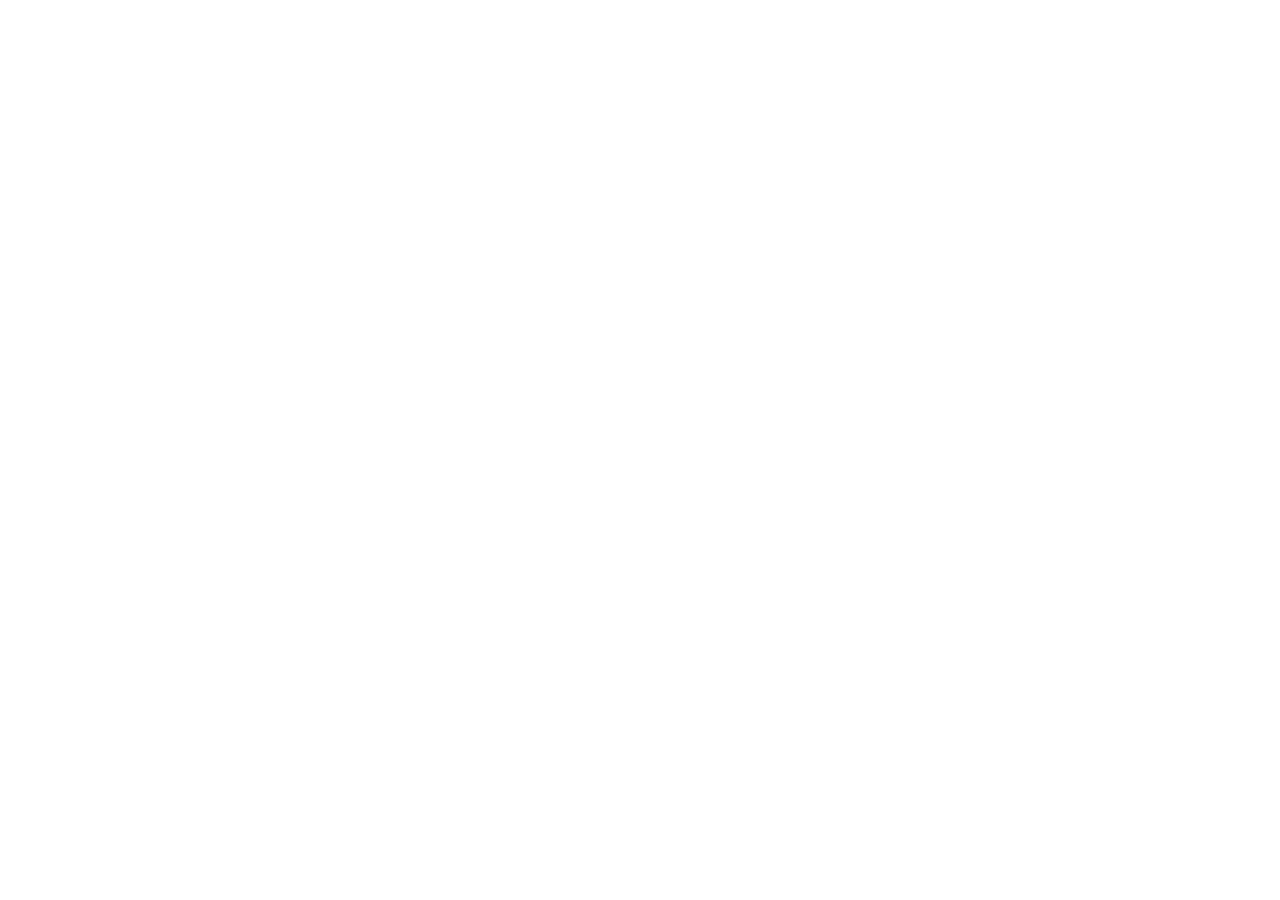
==== public/index.html @ 03a2ecb8 "Creazione file 2" ====
<!DOCTYPE html>
<html lang="" dir="ltr">
  <head>
    <meta charset="utf-8">

    <!-- CSS: MY STYLE -->
    <link rel="stylesheet" href="css/style.css">
    <!-- JS: MY SCRIPT -->
    <script src="js/script.js" charset="utf-8"></script>
    <title>Teambit</title>
  </head>
  <body>
    <div class="container">
      
    </div>
  </body>
</html>
---- public/css/style.css ----
* {
  margin: 0;
  padding: 0;
  box-sizing: border-box;
  font-family: "Lato", sans-serif;
  list-style: none;
}

.container {
  width: 100vw;
  height: 100vh;
  padding: 50px 25px;
  overflow: hidden;
}
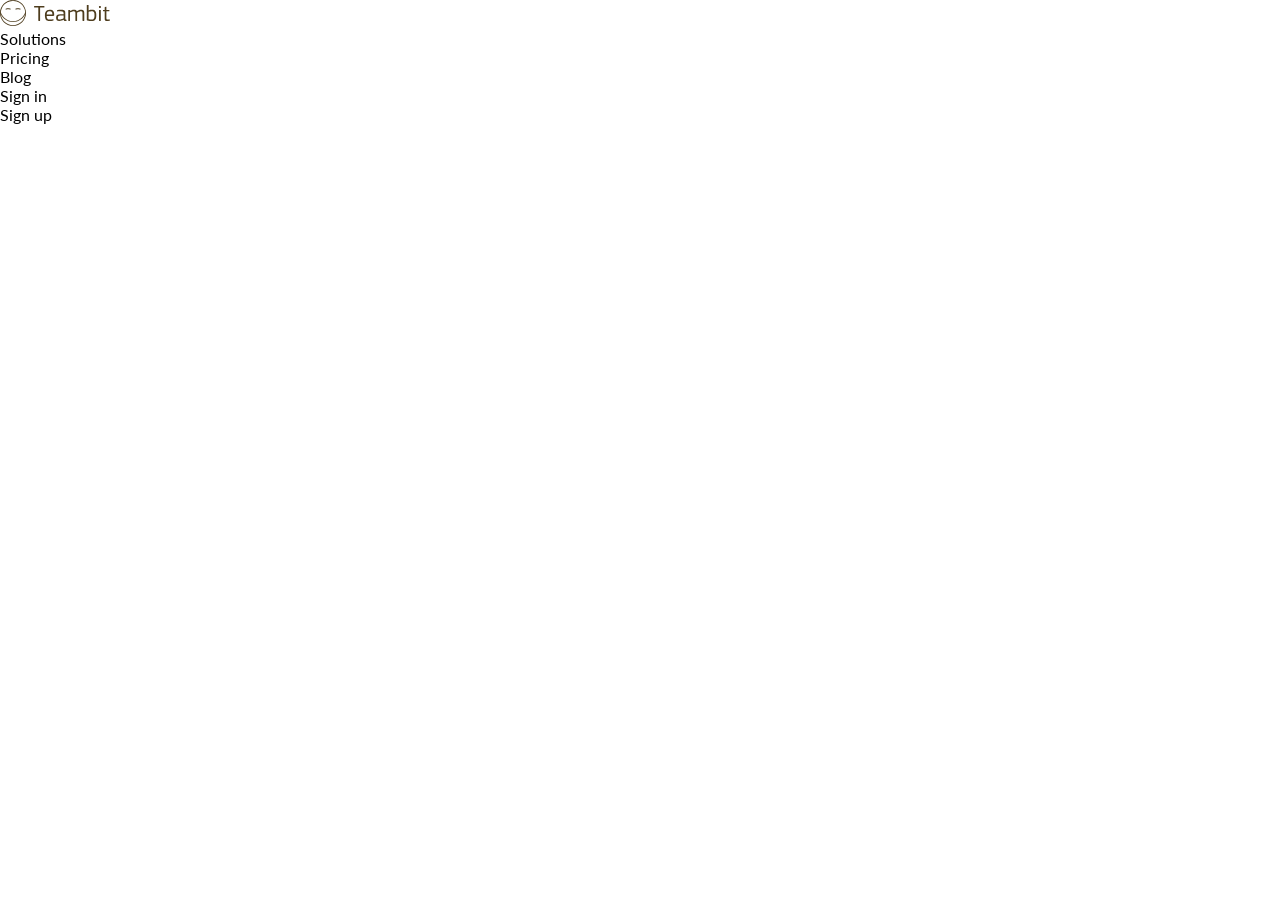
==== commit 2496cf2f: "Header base" ====
--- a/public/index.html
+++ b/public/index.html
@@ -2,7 +2,7 @@
 <html lang="" dir="ltr">
   <head>
     <meta charset="utf-8">
-
+    <link href="https://fonts.googleapis.com/css?family=Lato&display=swap" rel="stylesheet">
     <!-- CSS: MY STYLE -->
     <link rel="stylesheet" href="css/style.css">
     <!-- JS: MY SCRIPT -->
@@ -11,7 +11,53 @@
   </head>
   <body>
     <div class="container">
-      
+      <header>
+        <div id="logo">
+          <img src="img/logo.svg" alt="logo">
+        </div>
+        <nav>
+          <ul>
+            <li>Solutions</li>
+            <li>Pricing</li>
+            <li>Blog</li>
+            <li>Sign in</li>
+            <li>Sign up</li>
+          </ul>
+        </nav>
+      </header>
+      <main>
+        <section id="sec1">
+
+        </section>
+        <section id="sec2">
+          <article class="">
+
+          </article>
+          <article class="">
+
+          </article>
+        </section>
+        <section id="sec3">
+          <article class="">
+
+          </article>
+          <article class="">
+
+          </article>
+          <article class="">
+
+          </article>
+          <article class="">
+
+          </article>
+        </section>
+        <section id="sec4">
+
+        </section>
+      </main>
+      <footer>
+
+      </footer>
     </div>
   </body>
 </html>
--- a/public/css/style.css
+++ b/public/css/style.css
@@ -6,10 +6,3 @@
   list-style: none;
 }
 
-.container {
-  width: 100vw;
-  height: 100vh;
-  padding: 50px 25px;
-  overflow: hidden;
-}
-
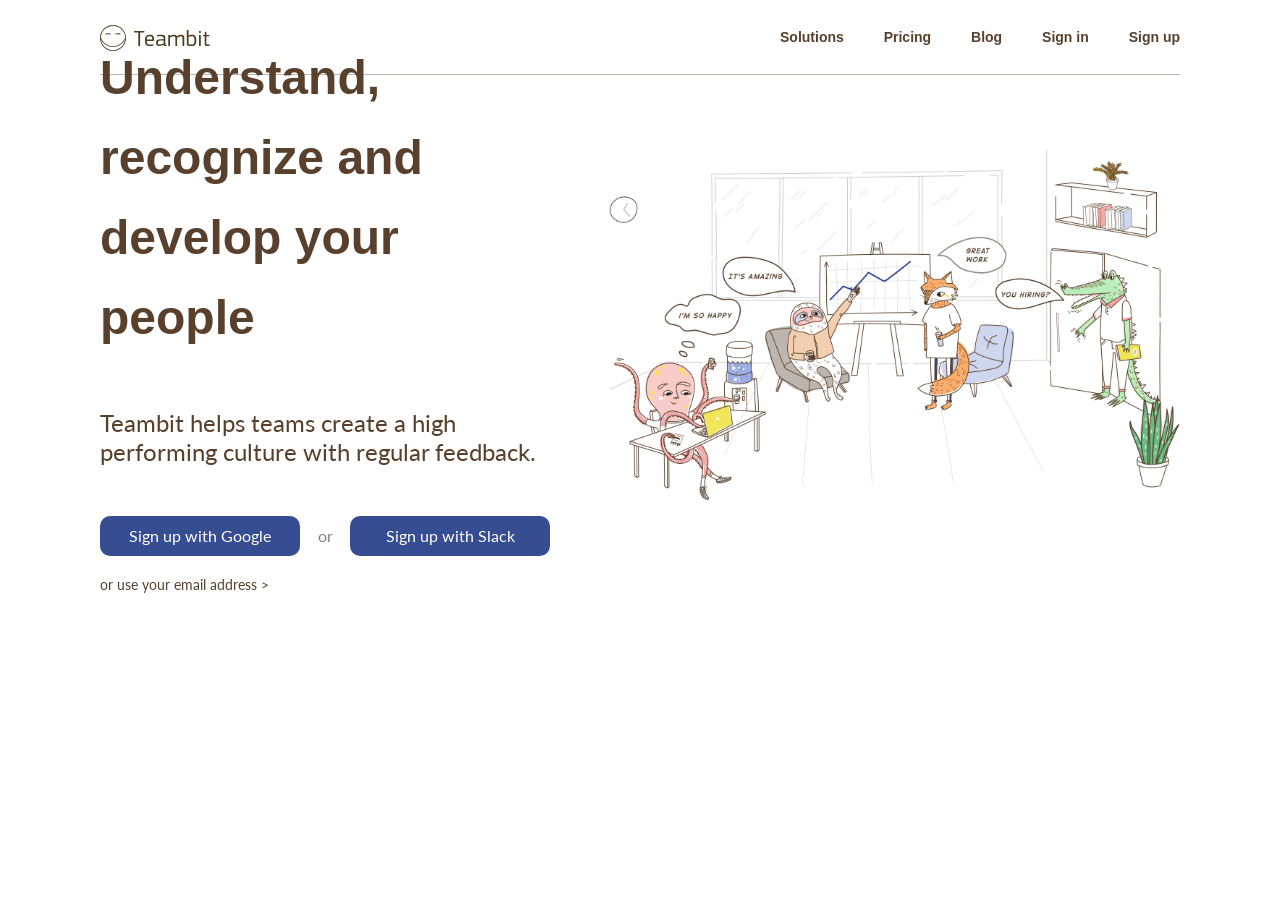
==== commit 9fcfa71e: "Section1 base" ====
--- a/public/index.html
+++ b/public/index.html
@@ -27,7 +27,17 @@
       </header>
       <main>
         <section id="sec1">
-
+          <div class="sec1-text">
+            <h1>Understand, recognize and develop your people</h1>
+            <h3>Teambit helps teams create a high performing culture with regular feedback.</h3>
+            <div class="sign-up">
+              <span>Sign up with Google</span>
+              <span id="or">or</span>
+              <span>Sign up with Slack</span>
+            </div>
+            <p>or use your email address ></p>
+          </div>
+          <img class="illustration-main" src="img/illustration-main.jpg" alt="">
         </section>
         <section id="sec2">
           <article class="">
--- a/public/css/style.css
+++ b/public/css/style.css
@@ -3,6 +3,120 @@
   padding: 0;
   box-sizing: border-box;
   font-family: "Lato", sans-serif;
-  list-style: none;
 }
 
+header {
+  display: flex;
+  justify-content: space-between;
+  height: 75px;
+  margin: 0 100px;
+  border-bottom: solid 1px #BDB5AF;
+}
+
+#logo {
+  display: flex;
+  align-items: center;
+  height: 75px;
+  width: 100px;
+}
+
+header nav {
+  width: 400px;
+}
+
+header nav ul {
+  list-style: none;
+  display: flex;
+  justify-content: space-between;
+  align-items: center;
+  font-size: 14px;
+  font-weight: bold;
+  color: #58402C;
+  height: 100%;
+}
+
+header nav ul li:hover {
+  cursor: pointer;
+  color: #364D91;
+}
+
+#sec1 {
+  display: flex;
+  justify-content: space-between;
+  align-items: center;
+  margin: 0 100px;
+  height: 500px;
+}
+
+.sec1-text {
+  display: flex;
+  flex-direction: column;
+  justify-content: space-around;
+  color: #58402C;
+  padding-right: 50px;
+}
+
+.sec1-text h1 {
+  font-size: 3em;
+  line-height: 80px;
+  margin-bottom: 50px;
+}
+
+.sec1-text h3 {
+  font-weight: normal;
+  font-size: 1.5em;
+  margin-bottom: 50px;
+}
+
+.sec1-text p {
+  margin: 20px 0;
+  font-size: 0.9em;
+}
+
+.sec1-text p:hover {
+  cursor: pointer;
+  color: #364D91;
+}
+
+.sign-up {
+  display: flex;
+}
+
+.sign-up span {
+  height: 40px;
+  width: 200px;
+  display: flex;
+  justify-content: center;
+  align-items: center;
+  background-color: #364D91;
+  color: #fff;
+  border-radius: 10px;
+}
+
+.sign-up span:hover {
+  cursor: pointer;
+  background-color: #30488F;
+}
+
+.sign-up #or {
+  background-color: #fff;
+  color: grey;
+  width: 50px;
+}
+
+.sign-up #or:hover {
+  cursor: default;
+}
+
+.illustration-main {
+  height: 70%;
+}
+
+#sec2 {
+  background-color: #FFE7D2;
+}
+
+#sec4 {
+  background-color: #FFE7D2;
+}
+
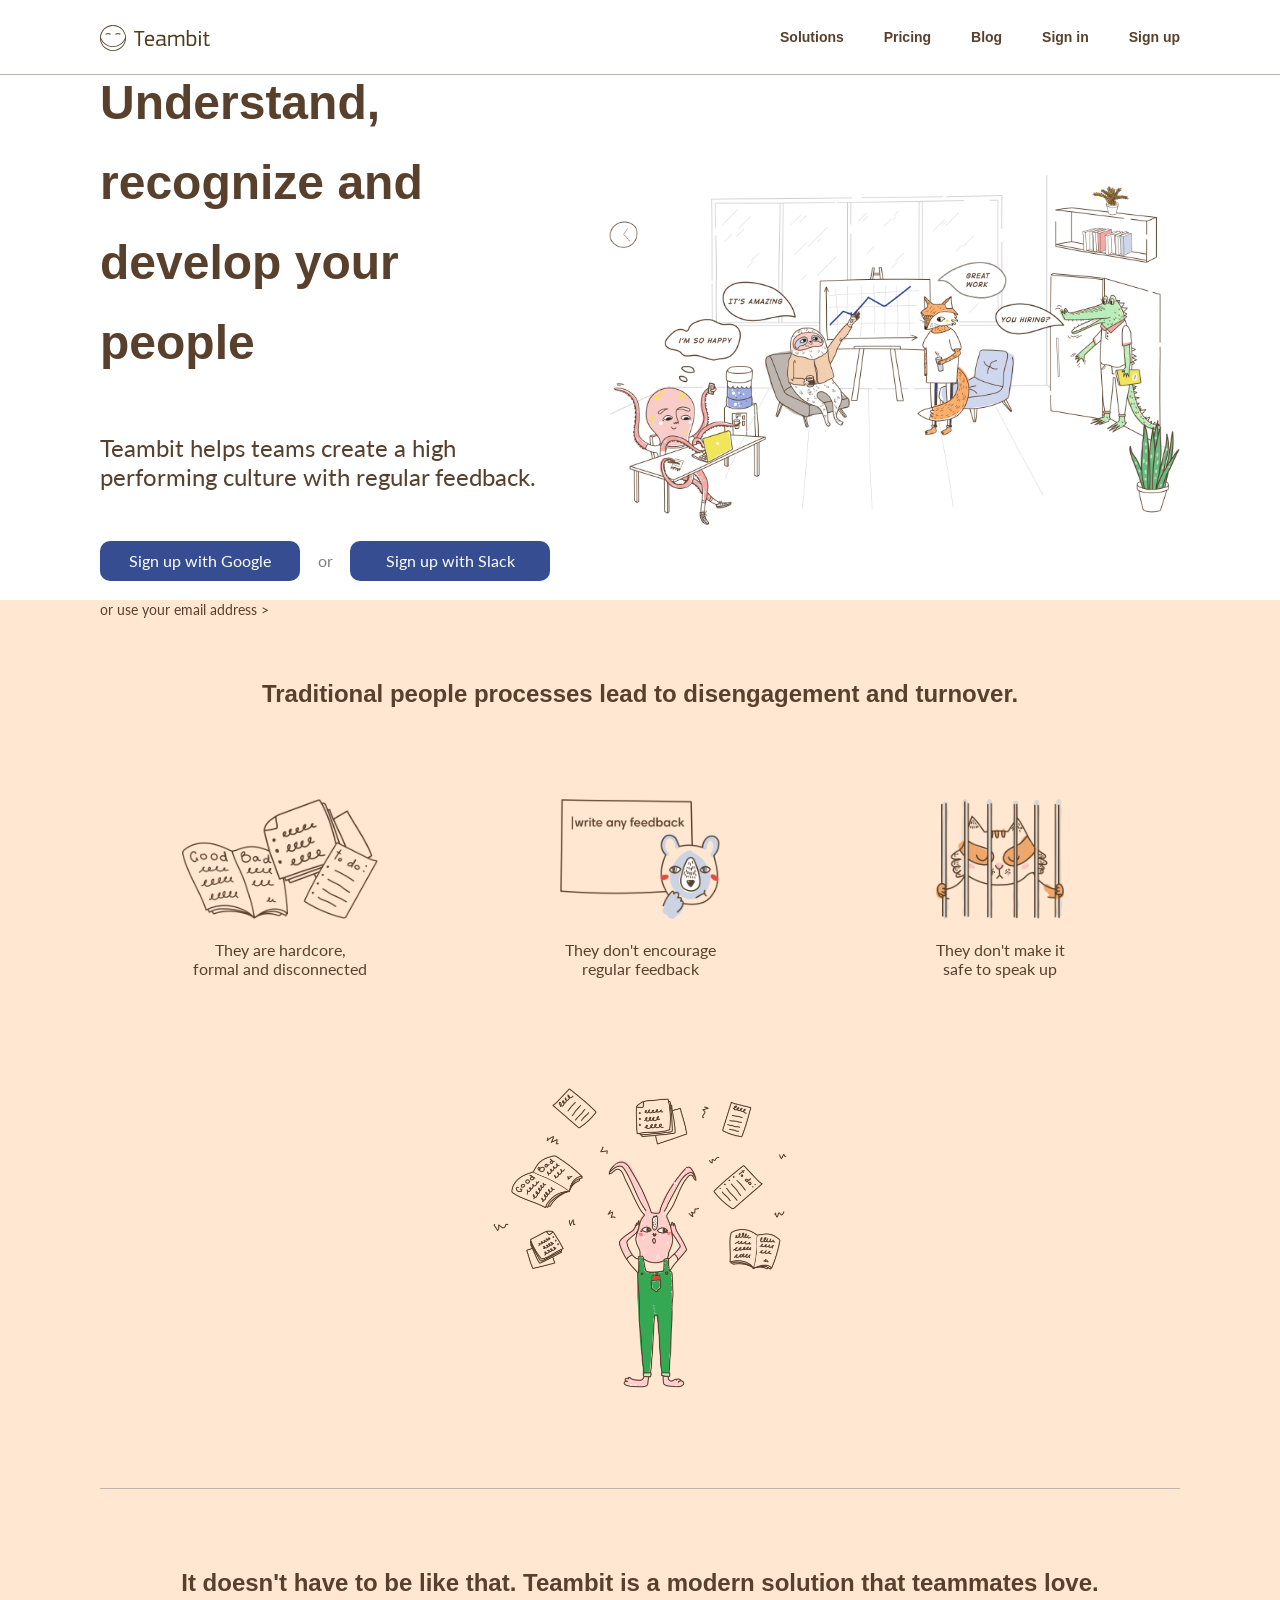
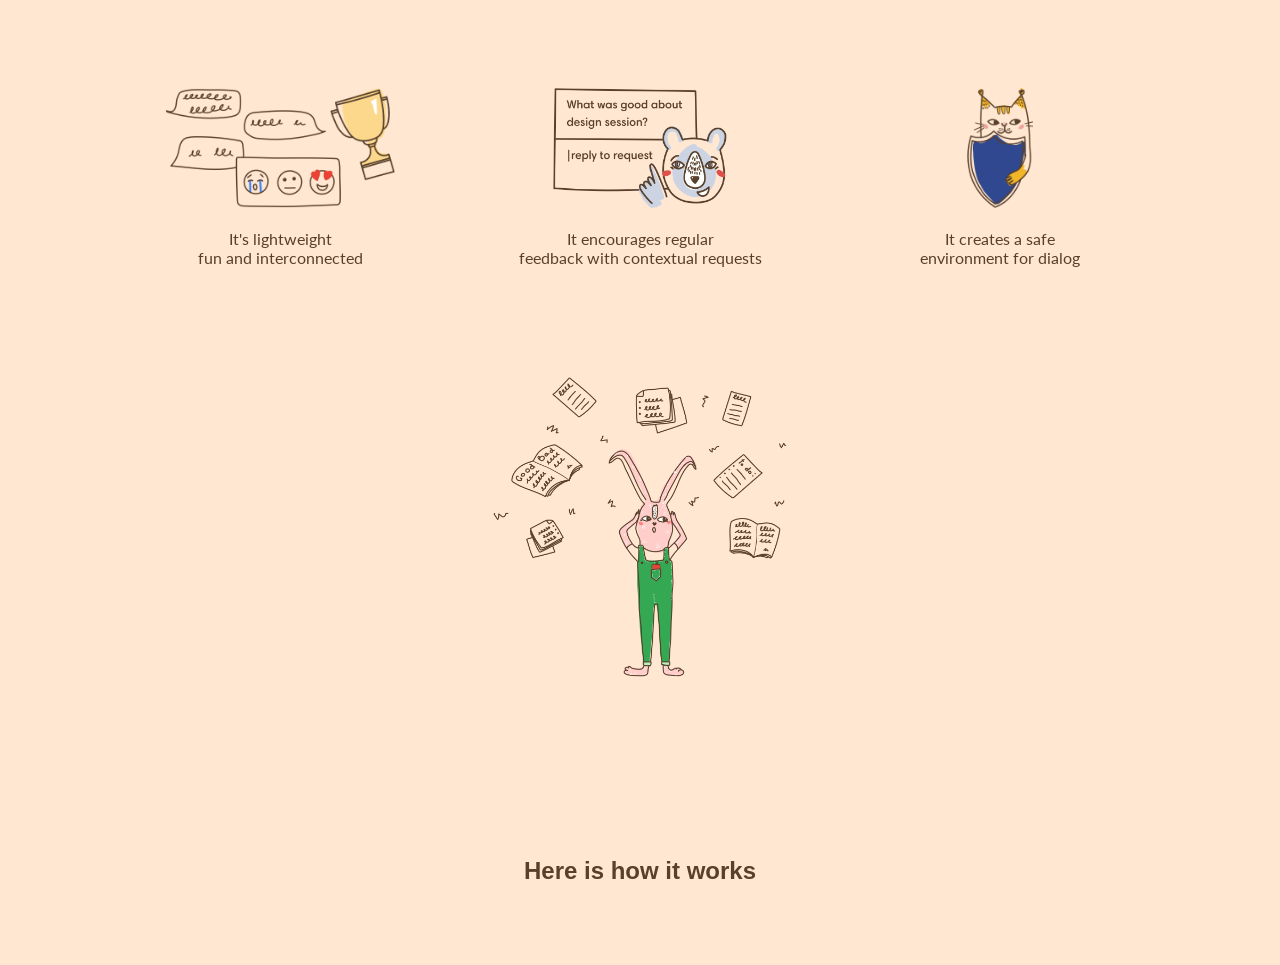
==== commit 10655788: "Section2 base" ====
--- a/public/index.html
+++ b/public/index.html
@@ -11,6 +11,7 @@
   </head>
   <body>
     <div class="container">
+
       <header>
         <div id="logo">
           <img src="img/logo.svg" alt="logo">
@@ -25,7 +26,9 @@
           </ul>
         </nav>
       </header>
+
       <main>
+
         <section id="sec1">
           <div class="sec1-text">
             <h1>Understand, recognize and develop your people</h1>
@@ -39,14 +42,57 @@
           </div>
           <img class="illustration-main" src="img/illustration-main.jpg" alt="">
         </section>
+
         <section id="sec2">
-          <article class="">
-
+          <article class="art1">
+            <div class="titoloRigaBoxini">
+              <h2>Traditional people processes lead to disengagement and turnover.</h2>
+            </div>
+            <div class="rigaBoxini">
+              <div class="boxino">
+                <img src="img/hardcore.png" alt="">
+                <p>They are hardcore,<br>formal and disconnected</p>
+              </div>
+              <div class="boxino">
+                <img src="img/nofeedback.png" alt="">
+                <p>They don't encourage<br>regular feedback</p>
+              </div>
+              <div class="boxino">
+                <img src="img/notsafe.png" alt="">
+                <p>They don't make it<br>safe to speak up</p>
+              </div>
+            </div>
+            <div class="imgCentrale">
+              <img src="img/before.png" alt="">
+            </div>
           </article>
-          <article class="">
-
+          <article class="art2">
+            <div class="titoloRigaBoxini">
+              <h2>It doesn't have to be like that. Teambit is a modern solution that teammates love.</h2>
+            </div>
+            <div class="rigaBoxini">
+              <div class="boxino">
+                <img src="img/lightweight.png" alt="">
+                <p>It's lightweight<br>fun and interconnected</p>
+              </div>
+              <div class="boxino">
+                <img src="img/feedbacksuggestions.png" alt="">
+                <p>It encourages regular<br>feedback with contextual requests</p>
+              </div>
+              <div class="boxino">
+                <img src="img/safe.png" alt="">
+                <p>It creates a safe<br>environment for dialog</p>
+              </div>
+            </div>
+            <div class="imgCentrale">
+              <img src="img/before.png" alt="">
+            </div>
+            <div class="titoloRigaBoxini">
+              <h2>Here is how it works</h2>
+            </div>
           </article>
         </section>
+
         <section id="sec3">
           <article class="">
 
@@ -61,10 +107,13 @@
 
           </article>
         </section>
+
         <section id="sec4">
 
         </section>
+
       </main>
+      
       <footer>
 
       </footer>
--- a/public/css/style.css
+++ b/public/css/style.css
@@ -5,12 +5,56 @@
   font-family: "Lato", sans-serif;
 }
 
+.rigaBoxini {
+  display: flex;
+  justify-content: space-around;
+  align-items: center;
+  flex-wrap: nowrap;
+  height: 200px;
+  width: 100%;
+}
+
+.boxino {
+  display: flex;
+  justify-content: center;
+  align-items: center;
+  flex-wrap: wrap;
+  height: 100%;
+  width: 300px;
+  text-align: center;
+}
+
+.boxino img {
+  height: 120px;
+}
+
+.boxino p {
+  width: 100%;
+}
+
+.imgCentrale {
+  display: flex;
+  justify-content: center;
+  align-items: center;
+  width: 100%;
+  height: 400px;
+  margin: 50px 0;
+}
+
+.imgCentrale img {
+  height: 300px;
+}
+
 header {
   display: flex;
   justify-content: space-between;
   height: 75px;
-  margin: 0 100px;
+  padding: 0 100px;
+  margin-bottom: 100px;
   border-bottom: solid 1px #BDB5AF;
+  position: fixed;
+  width: 100%;
+  background-color: #fff;
 }
 
 #logo {
@@ -116,7 +160,31 @@
   background-color: #FFE7D2;
 }
 
+#sec2 article {
+  margin: 0 100px;
+  color: #58402C;
+}
+
+#sec2 h2 {
+  margin: 80px auto;
+}
+
+.art1,
+.art2 {
+  display: flex;
+  justify-content: center;
+  flex-wrap: wrap;
+}
+
+.art2 {
+  border-top: solid 1px #BDB5AF;
+}
+
 #sec4 {
   background-color: #FFE7D2;
 }
 
+main {
+  padding-top: 100px;
+}
+
